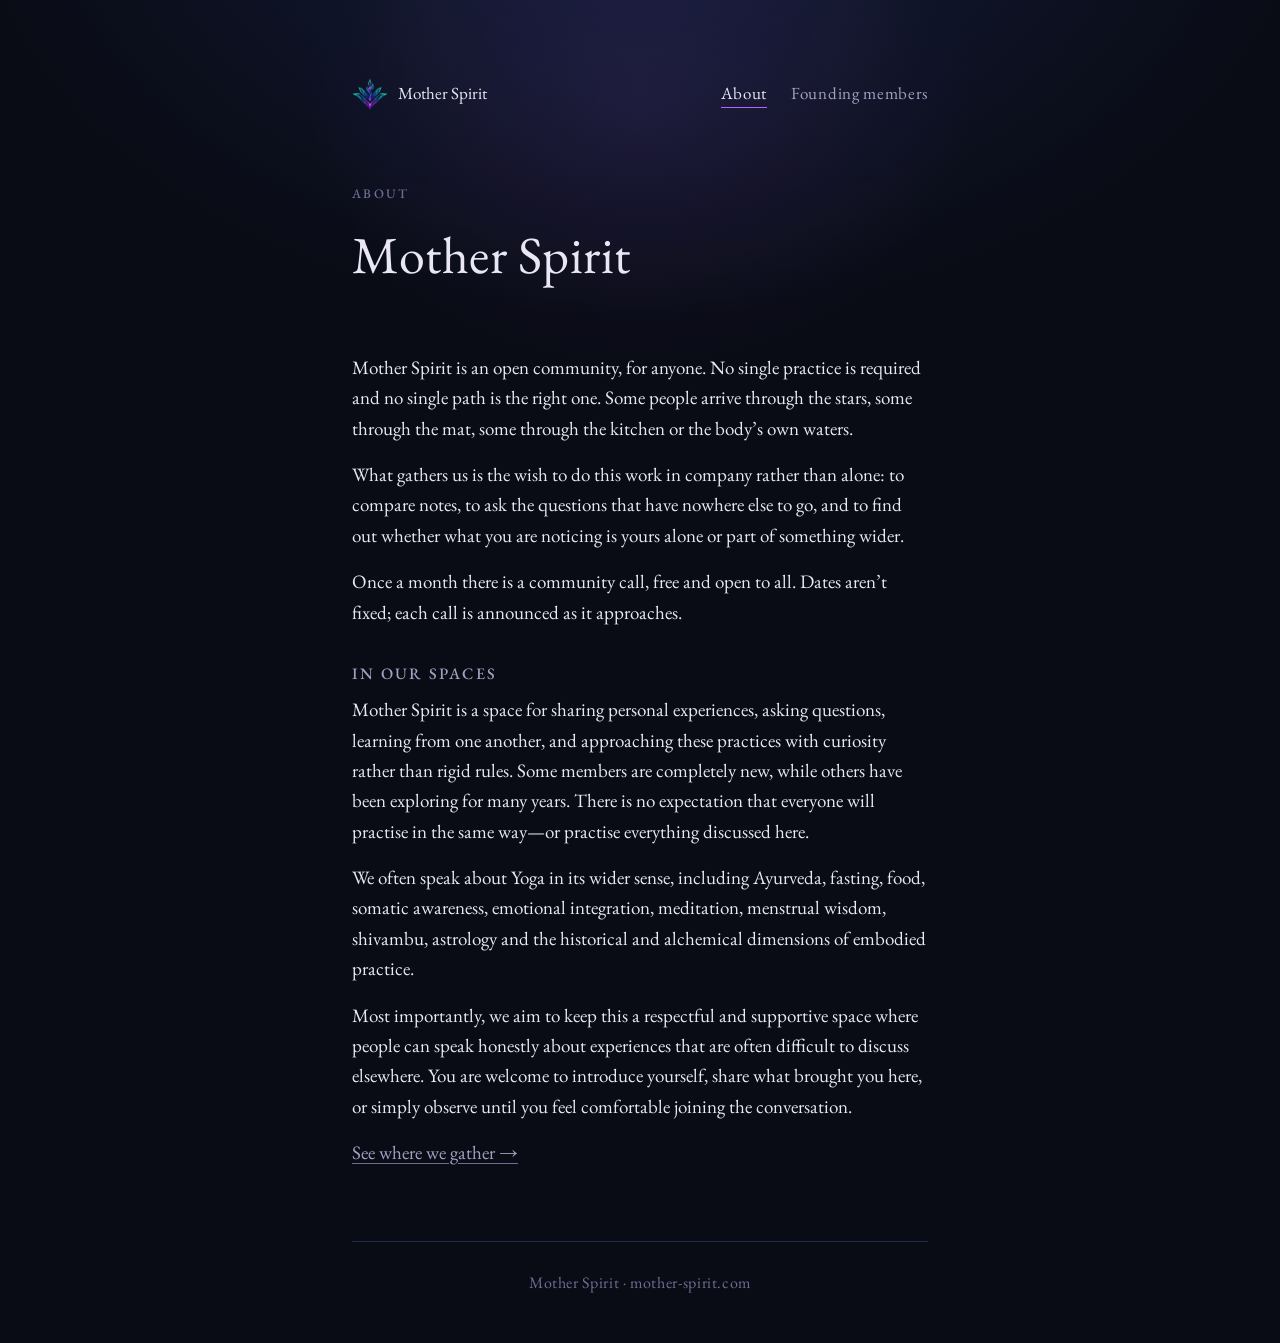
==== docs/about/index.html @ 9c60d4a5 "Restructure Mother Spirit site: verse at top, About and Founding members pages Home now reads: pract" ====
<!doctype html>
<html lang="en">
<head>
<meta charset="utf-8">
<title>About · Mother Spirit</title>
<meta name="viewport" content="width=device-width, initial-scale=1, viewport-fit=cover">
<meta name="theme-color" content="#090b15">
<link rel="canonical" href="https://mother-spirit.com/about/">
<meta property="og:type" content="website">
<meta property="og:url" content="https://mother-spirit.com/about/">
<meta property="og:title" content="About · Mother Spirit">
<meta property="og:description" content="An open community finding inner peace through spirit: astrology, yoga, Ayurveda, Shivambu and the Dào.">
<meta property="og:image" content="https://mother-spirit.com/assets/og.jpg">
<meta property="og:image:width" content="1200">
<meta property="og:image:height" content="630">
<meta name="twitter:card" content="summary_large_image">
<meta name="twitter:site" content="@MotherSpiritX">
<meta name="description" content="An open community finding inner peace through spirit: astrology, yoga, Ayurveda, Shivambu and the Dào.">
<link rel="icon" href="../assets/favicon.png" type="image/png">
<link rel="preconnect" href="https://fonts.googleapis.com">
<link rel="preconnect" href="https://fonts.gstatic.com" crossorigin>
<link rel="stylesheet" href="https://fonts.googleapis.com/css2?family=EB+Garamond:ital,wght@0,400;0,500;0,600;1,400&family=Tiro+Devanagari+Sanskrit&display=swap">
<link rel="stylesheet" href="../styles.css">
</head>
<body>
<div class="page">
  <nav class="topnav" aria-label="Pages">
    <a class="home" href="../"><img src="../assets/emblem.webp" width="640" height="640" alt="">Mother Spirit</a>
    <ul><li><a href="../about/" aria-current="page">About</a></li><li><a href="../founders/">Founding members</a></li></ul>
  </nav>

  <header class="page-head">
    <p class="label">About</p>
    <h1>Mother Spirit</h1>
  </header>

  <section class="about">
    <p>Mother Spirit is an open community, for anyone. No single practice is required and no single path is the right one. Some people arrive through the stars, some through the mat, some through the kitchen or the body’s own waters.</p>
    <p>What gathers us is the wish to do this work in company rather than alone: to compare notes, to ask the questions that have nowhere else to go, and to find out whether what you are noticing is yours alone or part of something wider.</p>
    <p>Once a month there is a community call, free and open to all. Dates aren’t fixed; each call is announced as it approaches.</p>
    <h2 class="subhead">In our spaces</h2>
    <p>Mother Spirit is a space for sharing personal experiences, asking questions, learning from one another, and approaching these practices with curiosity rather than rigid rules. Some members are completely new, while others have been exploring for many years. There is no expectation that everyone will practise in the same way—or practise everything discussed here.</p>
    <p>We often speak about Yoga in its wider sense, including Ayurveda, fasting, food, somatic awareness, emotional integration, meditation, menstrual wisdom, shivambu, astrology and the historical and alchemical dimensions of embodied practice.</p>
    <p>Most importantly, we aim to keep this a respectful and supportive space where people can speak honestly about experiences that are often difficult to discuss elsewhere. You are welcome to introduce yourself, share what brought you here, or simply observe until you feel comfortable joining the conversation.</p>
    <p><a class="back" href="../#spaces-h">See where we gather →</a></p>
  </section>

  <footer>Mother Spirit · mother-spirit.com</footer>
</div>
</body>
</html>
---- docs/styles.css ----
/* Mother Spirit is a night-sky page by design: the emblem's glow needs a dark ground. */
  :root {
    color-scheme: dark;
    --ink: #090b15;
    --ink-raised: #10132a;
    --line: #24284a;
    --text: #e9e7f4;
    --muted: #a3a1c2;
    --faint: #6f6d93;
    --teal: #45e3c8;
    --blue: #4f7bff;
    --violet: #b264ff;
    --serif: "EB Garamond", "Iowan Old Style", "Palatino Linotype", Palatino, Georgia, serif;
  }
  * { box-sizing: border-box; }
  html { background: var(--ink); -webkit-text-size-adjust: 100%; }
  body { margin: 0; }
  img { max-width: 100%; }
  body {
    background:
      radial-gradient(60rem 40rem at 50% -8rem, rgba(79, 123, 255, 0.16), transparent 70%),
      radial-gradient(30rem 24rem at 50% 6rem, rgba(178, 100, 255, 0.10), transparent 70%),
      var(--ink);
    color: var(--text);
    font-family: var(--serif);
    font-size: 1.1875rem;
    line-height: 1.6;
    padding-inline: 20px;
    -webkit-font-smoothing: antialiased;
  }
  .page { max-width: 36rem; margin: 0 auto; padding-block: 3.5rem 3rem; display: grid; gap: 4.5rem; }

  a { color: inherit; }
  a:focus-visible, button:focus-visible, input:focus-visible { outline: 2px solid var(--teal); outline-offset: 3px; }

  .label {
    font-size: 0.8125rem; letter-spacing: 0.18em; text-transform: uppercase;
    color: var(--faint); font-weight: 500; margin: 0 0 1rem;
  }
  h2 { font-weight: 500; font-size: 1.875rem; line-height: 1.2; margin: 0 0 1rem; text-wrap: balance; }
  p { margin: 0 0 1rem; }
  p:last-child { margin-bottom: 0; }

  /* Arrival */
  .arrival { text-align: center; display: grid; justify-items: center; gap: 0.25rem; }
  .emblem {
    width: min(15rem, 62vw); height: auto; aspect-ratio: 1; max-width: 100%;
    filter: drop-shadow(0 0 1.5rem rgba(79, 123, 255, 0.35));
    animation: breathe 9s ease-in-out infinite;
  }
  @keyframes breathe {
    0%, 100% { filter: drop-shadow(0 0 1.25rem rgba(79, 123, 255, 0.28)); }
    50% { filter: drop-shadow(0 0 2.25rem rgba(69, 227, 200, 0.40)); }
  }
  h1 { font-weight: 400; font-size: clamp(2.75rem, 11vw, 4rem); line-height: 1; letter-spacing: 0.01em; margin: 1.25rem 0 0.75rem; }
  .tagline { font-style: italic; font-size: 1.375rem; color: var(--text); margin: 0; }
  .practices {
    list-style: none; padding: 0; margin: 1.25rem 0 0;
    display: flex; flex-wrap: wrap; justify-content: center; gap: 0.35rem 0;
    color: var(--muted); font-size: 1.0625rem;
  }
  .practices li + li::before { content: "·"; color: var(--faint); margin: 0 0.6rem; }

  /* Navigation */
  .topnav { display: flex; flex-wrap: wrap; justify-content: space-between; align-items: center; gap: 0.5rem 1.5rem; padding-top: 1.25rem; font-size: 1.0625rem; }
  .topnav .home { display: inline-flex; align-items: center; gap: 0.6rem; text-decoration: none; color: var(--text); }
  .topnav .home img { width: 2.25rem; height: 2.25rem; }
  .topnav ul { list-style: none; margin: 0 0 0 auto; padding: 0; display: flex; flex-wrap: wrap; gap: 0.4rem 1.5rem; }
  .topnav ul a { color: var(--muted); text-decoration: none; letter-spacing: 0.04em; border-bottom: 1px solid transparent; padding-bottom: 0.15rem; }
  .topnav ul a:hover { color: var(--text); border-bottom-color: var(--teal); }
  .topnav ul a[aria-current="page"] { color: var(--text); border-bottom-color: var(--violet); }
  .page-head { display: grid; gap: 0.5rem; }
  .page-head h1 { font-size: clamp(2.25rem, 9vw, 3.25rem); margin: 0; }
  .subhead { font-weight: 500; font-size: 1rem; letter-spacing: 0.14em; text-transform: uppercase; color: var(--muted); margin: 2.25rem 0 0.75rem; }
  .back { color: var(--muted); text-decoration-color: var(--faint); text-underline-offset: 0.2em; }
  .back:hover { color: var(--text); text-decoration-color: var(--teal); }
  .arrival .verse { margin-top: 2.5rem; }
  .spaces .intro { color: var(--muted); }

  /* Keep me posted */
  .posted {
    border: 1px solid var(--line); border-radius: 14px; background: var(--ink-raised);
    padding: 1.75rem 1.5rem; display: grid; gap: 1.25rem;
    box-shadow: 0 0 0 1px rgba(69, 227, 200, 0.05), 0 1.5rem 3rem -1.5rem rgba(79, 123, 255, 0.35);
  }
  .posted h2 { margin-bottom: 0.5rem; }
  .posted .promise { color: var(--muted); }
  .form { display: flex; flex-wrap: wrap; gap: 0.625rem; }
  .form input {
    flex: 1 1 12rem; min-width: 0; font: inherit; font-size: 1.0625rem; color: var(--text);
    background: var(--ink); border: 1px solid var(--line); border-radius: 999px; padding: 0.7rem 1.1rem;
  }
  .form input::placeholder { color: var(--faint); }
  .form button {
    flex: 1 1 100%; font: inherit; font-size: 1.125rem; font-weight: 500; cursor: pointer;
    color: #0a0c16; border: 0; border-radius: 999px; padding: 0.75rem 1.25rem;
    background: linear-gradient(90deg, var(--teal), #7fa6ff 55%, var(--violet));
    transition: filter 0.2s ease;
  }
  .form button:hover { filter: brightness(1.08); }
  .form-note { font-size: 0.9375rem; color: var(--faint); margin: 0; min-height: 1.5em; }
  .form-note.done { color: var(--teal); }

  /* Where we gather */
  .spaces { display: grid; gap: 2rem; }
  .platform h3 { font-weight: 500; font-size: 1rem; letter-spacing: 0.14em; text-transform: uppercase; color: var(--muted); margin: 0 0 0.5rem; }
  .links { list-style: none; padding: 0; margin: 0; border-top: 1px solid var(--line); }
  .links li { border-bottom: 1px solid var(--line); }
  .links a {
    display: grid; grid-template-columns: 1fr auto; align-items: baseline; gap: 0.25rem 1rem;
    padding: 0.9rem 0.25rem; text-decoration: none;
  }
  .links .name { font-size: 1.25rem; }
  .links .what { grid-column: 1; color: var(--muted); font-size: 1rem; line-height: 1.45; }
  .links .go { grid-row: 1 / span 2; grid-column: 2; align-self: center; color: var(--faint); transition: transform 0.2s ease, color 0.2s ease; }
  .links a:hover .go { color: var(--teal); transform: translateX(3px); }
  .links a:hover .name { color: #ffffff; }
  .links .heart .name::after {
    content: "most active"; font-size: 0.75rem; letter-spacing: 0.14em; text-transform: uppercase;
    color: var(--teal); border: 1px solid rgba(69, 227, 200, 0.4); border-radius: 999px;
    padding: 0.1rem 0.55rem; margin-left: 0.7rem; vertical-align: 0.2em; white-space: nowrap;
  }

  .conduct h3 { font-weight: 500; font-size: 1rem; letter-spacing: 0.14em; text-transform: uppercase; color: var(--muted); margin: 0 0 0.75rem; }
  .conduct ul { margin: 0; padding-left: 1.2rem; display: grid; gap: 0.6rem; color: var(--muted); font-size: 1.0625rem; line-height: 1.5; }
  .conduct li::marker { color: var(--teal); }

  /* Founding members */
  .founders p a { text-decoration-color: var(--faint); text-underline-offset: 0.2em; }
  .founders p a:hover { text-decoration-color: var(--teal); }
  .founders cite { font-style: italic; }

  /* Seva */
  .seva { text-align: center; display: grid; justify-items: center; gap: 1.5rem; }
  .verse { margin: 0; display: grid; gap: 0.35rem; }
  .verse .deva { font-family: "Tiro Devanagari Sanskrit", var(--serif); font-size: 1.375rem; line-height: 1.7; color: var(--text); margin: 0; }
  .verse .iast { font-style: italic; color: var(--muted); font-size: 1.0625rem; margin: 0; }
  .verse .gloss { font-size: 1.25rem; margin: 0.6rem 0 0; text-wrap: balance; }
  .verse cite { font-style: normal; font-size: 0.8125rem; letter-spacing: 0.16em; text-transform: uppercase; color: var(--faint); }
  .seva .held { color: var(--muted); max-width: 30rem; margin: 0; text-wrap: balance; }
  .give { display: grid; justify-items: center; gap: 0.85rem; }
  .give .love { font-style: italic; font-size: 1.25rem; margin: 0; }
  .give-links { display: flex; flex-wrap: wrap; justify-content: center; gap: 0.75rem; }
  .give-links a {
    text-decoration: none; font-size: 1.0625rem; letter-spacing: 0.04em;
    border: 1px solid var(--line); border-radius: 999px; padding: 0.5rem 1.4rem;
    transition: border-color 0.2s ease, color 0.2s ease;
  }
  .give-links a:hover { border-color: var(--teal); color: #ffffff; }
  .rule { width: 3rem; height: 1px; border: 0; margin: 0; background: linear-gradient(90deg, var(--teal), var(--violet)); }

  footer { border-top: 1px solid var(--line); padding-top: 1.75rem; color: var(--faint); font-size: 1rem; text-align: center; letter-spacing: 0.04em; }

  @media (prefers-reduced-motion: reduce) {
    .emblem { animation: none; }
    .links .go, .form button, .give-links a { transition: none; }
  }
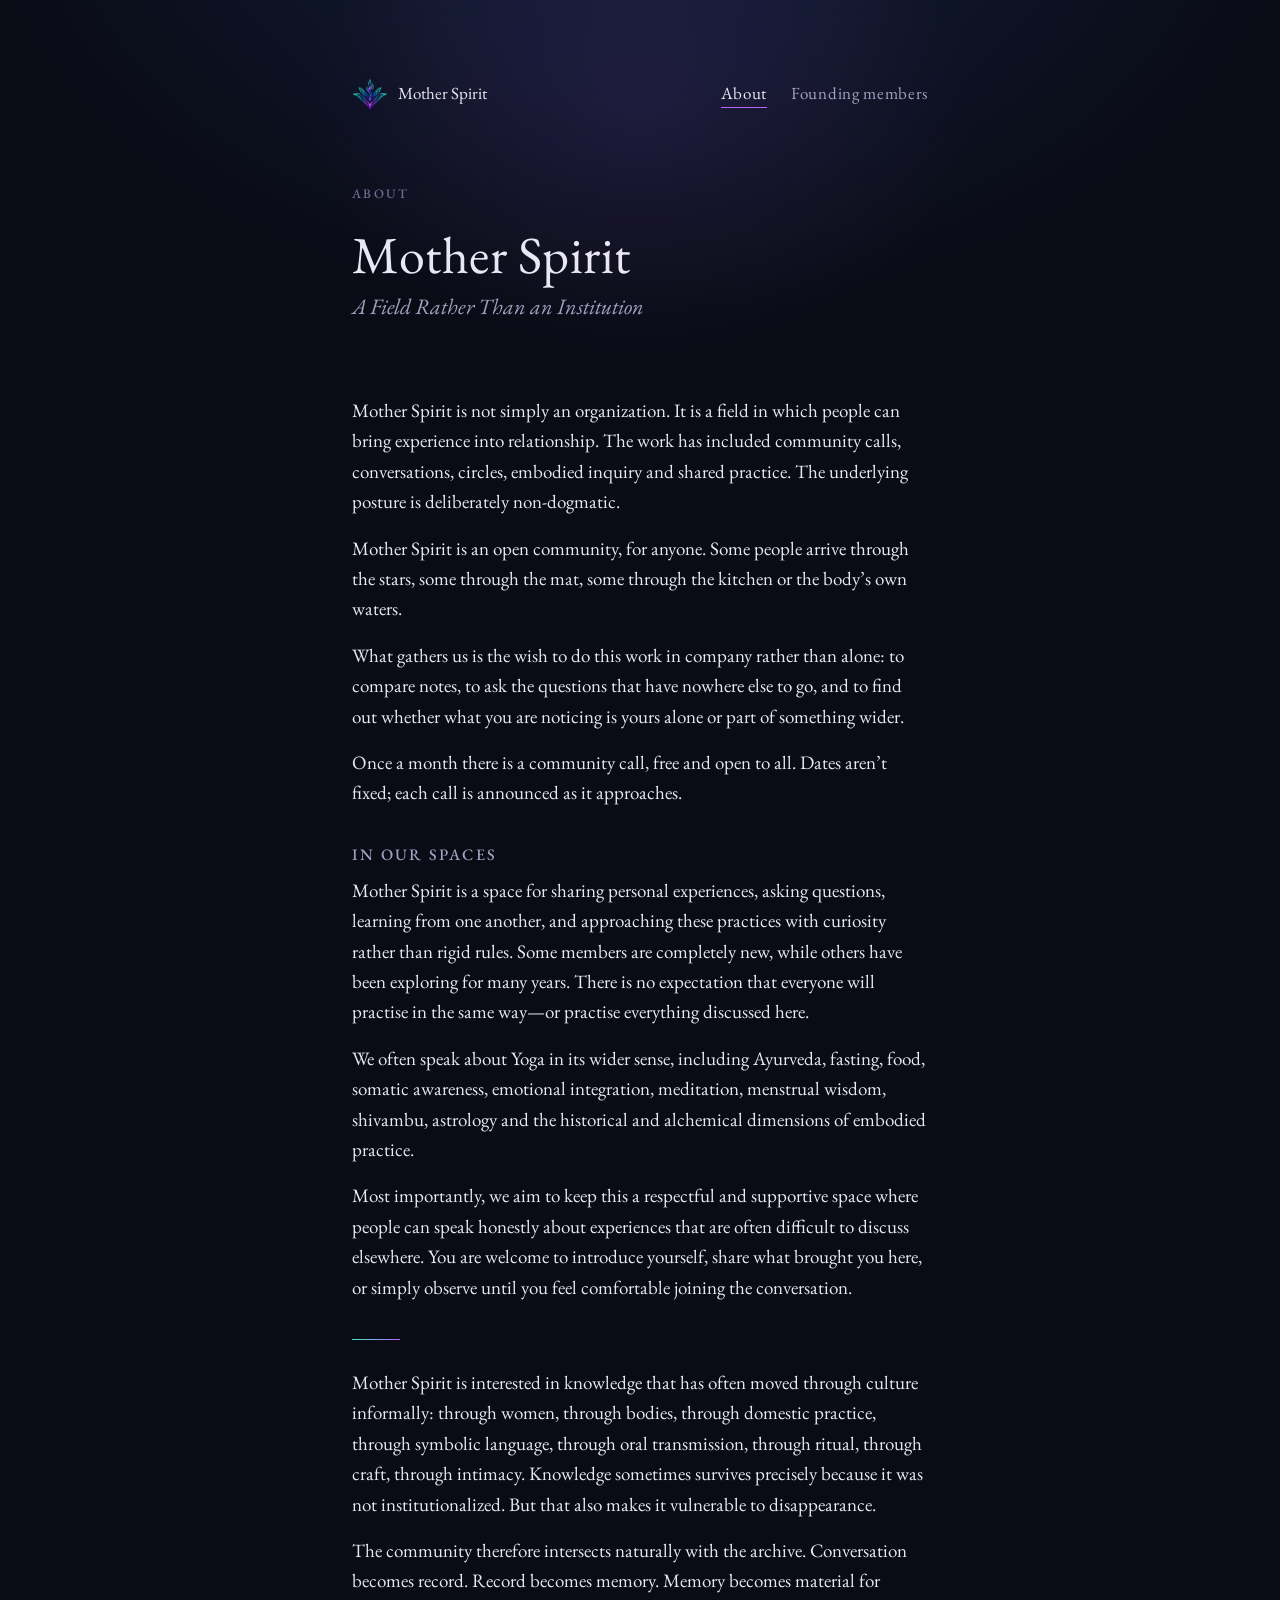
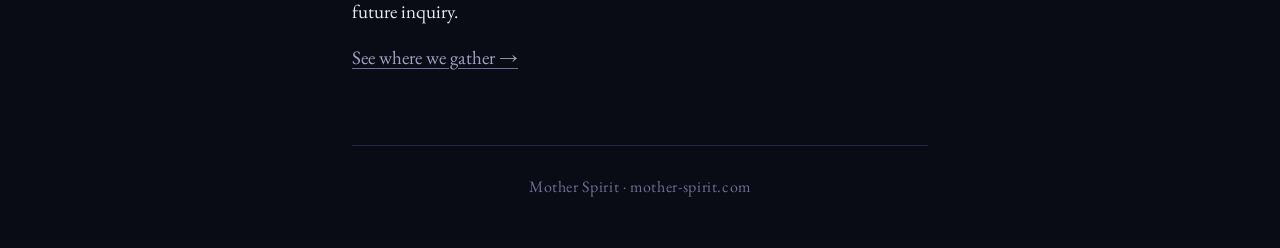
==== commit 818db395: "Mother Spirit: weave in 'A Field Rather Than an Institution' text Home: field line under Gita 3.11, " ====
--- a/docs/about/index.html
+++ b/docs/about/index.html
@@ -32,16 +32,21 @@
   <header class="page-head">
     <p class="label">About</p>
     <h1>Mother Spirit</h1>
+    <p class="subtitle">A Field Rather Than an Institution</p>
   </header>
 
   <section class="about">
-    <p>Mother Spirit is an open community, for anyone. No single practice is required and no single path is the right one. Some people arrive through the stars, some through the mat, some through the kitchen or the body’s own waters.</p>
+    <p>Mother Spirit is not simply an organization. It is a field in which people can bring experience into relationship. The work has included community calls, conversations, circles, embodied inquiry and shared practice. The underlying posture is deliberately non-dogmatic.</p>
+    <p>Mother Spirit is an open community, for anyone. Some people arrive through the stars, some through the mat, some through the kitchen or the body’s own waters.</p>
     <p>What gathers us is the wish to do this work in company rather than alone: to compare notes, to ask the questions that have nowhere else to go, and to find out whether what you are noticing is yours alone or part of something wider.</p>
     <p>Once a month there is a community call, free and open to all. Dates aren’t fixed; each call is announced as it approaches.</p>
     <h2 class="subhead">In our spaces</h2>
     <p>Mother Spirit is a space for sharing personal experiences, asking questions, learning from one another, and approaching these practices with curiosity rather than rigid rules. Some members are completely new, while others have been exploring for many years. There is no expectation that everyone will practise in the same way—or practise everything discussed here.</p>
     <p>We often speak about Yoga in its wider sense, including Ayurveda, fasting, food, somatic awareness, emotional integration, meditation, menstrual wisdom, shivambu, astrology and the historical and alchemical dimensions of embodied practice.</p>
     <p>Most importantly, we aim to keep this a respectful and supportive space where people can speak honestly about experiences that are often difficult to discuss elsewhere. You are welcome to introduce yourself, share what brought you here, or simply observe until you feel comfortable joining the conversation.</p>
+    <hr class="rule">
+    <p>Mother Spirit is interested in knowledge that has often moved through culture informally: through women, through bodies, through domestic practice, through symbolic language, through oral transmission, through ritual, through craft, through intimacy. Knowledge sometimes survives precisely because it was not institutionalized. But that also makes it vulnerable to disappearance.</p>
+    <p>The community therefore intersects naturally with the archive. Conversation becomes record. Record becomes memory. Memory becomes material for future inquiry.</p>
     <p><a class="back" href="../#spaces-h">See where we gather →</a></p>
   </section>
 
--- a/docs/styles.css
+++ b/docs/styles.css
@@ -155,3 +155,10 @@
     .emblem { animation: none; }
     .links .go, .form button, .give-links a { transition: none; }
   }
+.form[hidden] { display: none; }
+.form-note a { color: var(--teal); text-underline-offset: 0.2em; }
+.form button:disabled { opacity: 0.6; cursor: wait; }
+.arrival .field { font-style: italic; font-size: 1.3125rem; line-height: 1.5; max-width: 28rem; margin: 2rem auto 0; text-wrap: balance; }
+.conduct-intro { color: var(--text); font-size: 1.0625rem; margin: 0 0 1rem; }
+.page-head .subtitle { font-style: italic; font-size: 1.375rem; color: var(--muted); margin: 0; }
+.about .rule { margin: 2.25rem 0 1.75rem; }
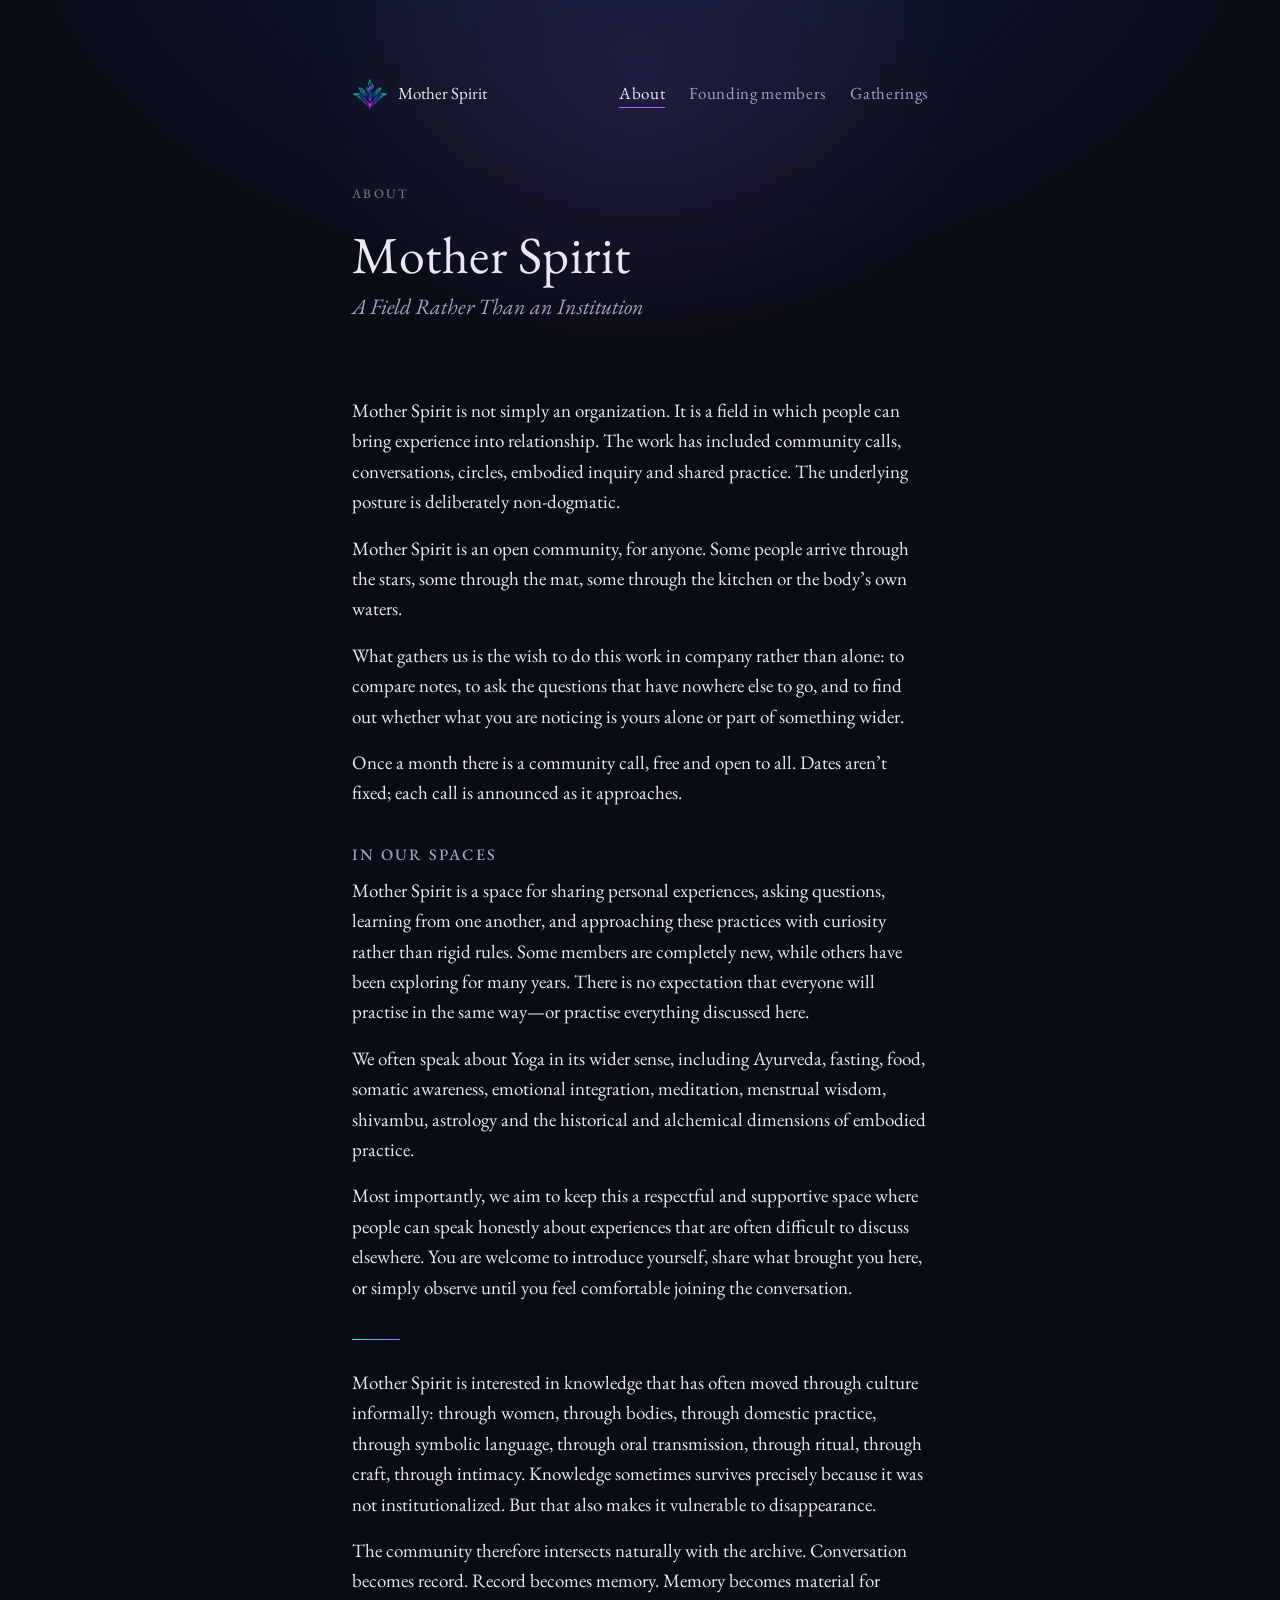
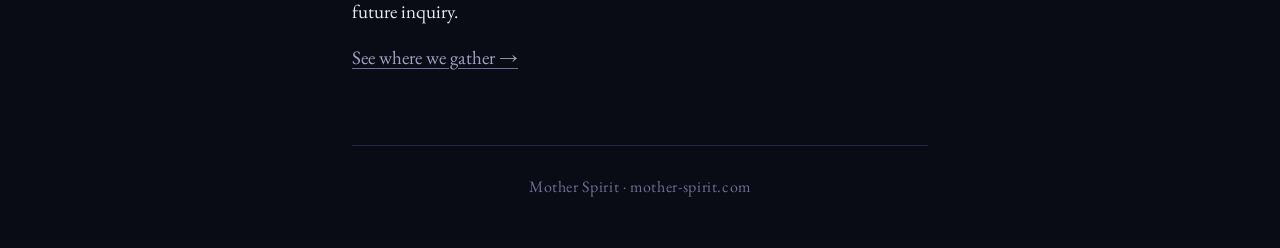
==== commit d9795aba: "Mother Spirit: Gatherings page and What we tend section New Gatherings tab (open community call; cir" ====
--- a/docs/about/index.html
+++ b/docs/about/index.html
@@ -26,7 +26,7 @@
 <div class="page">
   <nav class="topnav" aria-label="Pages">
     <a class="home" href="../"><img src="../assets/emblem.webp" width="640" height="640" alt="">Mother Spirit</a>
-    <ul><li><a href="../about/" aria-current="page">About</a></li><li><a href="../founders/">Founding members</a></li></ul>
+    <ul><li><a href="../about/" aria-current="page">About</a></li><li><a href="../founders/">Founding members</a></li><li><a href="../gatherings/">Gatherings</a></li></ul>
   </nav>
 
   <header class="page-head">
--- a/docs/styles.css
+++ b/docs/styles.css
@@ -162,3 +162,11 @@
 .conduct-intro { color: var(--text); font-size: 1.0625rem; margin: 0 0 1rem; }
 .page-head .subtitle { font-style: italic; font-size: 1.375rem; color: var(--muted); margin: 0; }
 .about .rule { margin: 2.25rem 0 1.75rem; }
+/* Gatherings and What we tend */
+.gathering, .tend .work { border: 1px solid var(--line); border-radius: 14px; background: var(--ink-raised); padding: 1.5rem 1.5rem 1.25rem; margin: 0 0 1.25rem; }
+.gathering h3 { font-weight: 500; font-size: 1.5rem; line-height: 1.25; margin: 0 0 0.35rem; }
+.gathering .meta, .tend .kept { color: var(--faint); font-size: 1rem; letter-spacing: 0.03em; }
+.gathering .links, .tend .links { margin-top: 1rem; }
+.gathering .soon { color: var(--teal); font-size: 1.0625rem; }
+.gatherings .note { color: var(--muted); }
+.tend .work h2 { margin-bottom: 0.75rem; }
